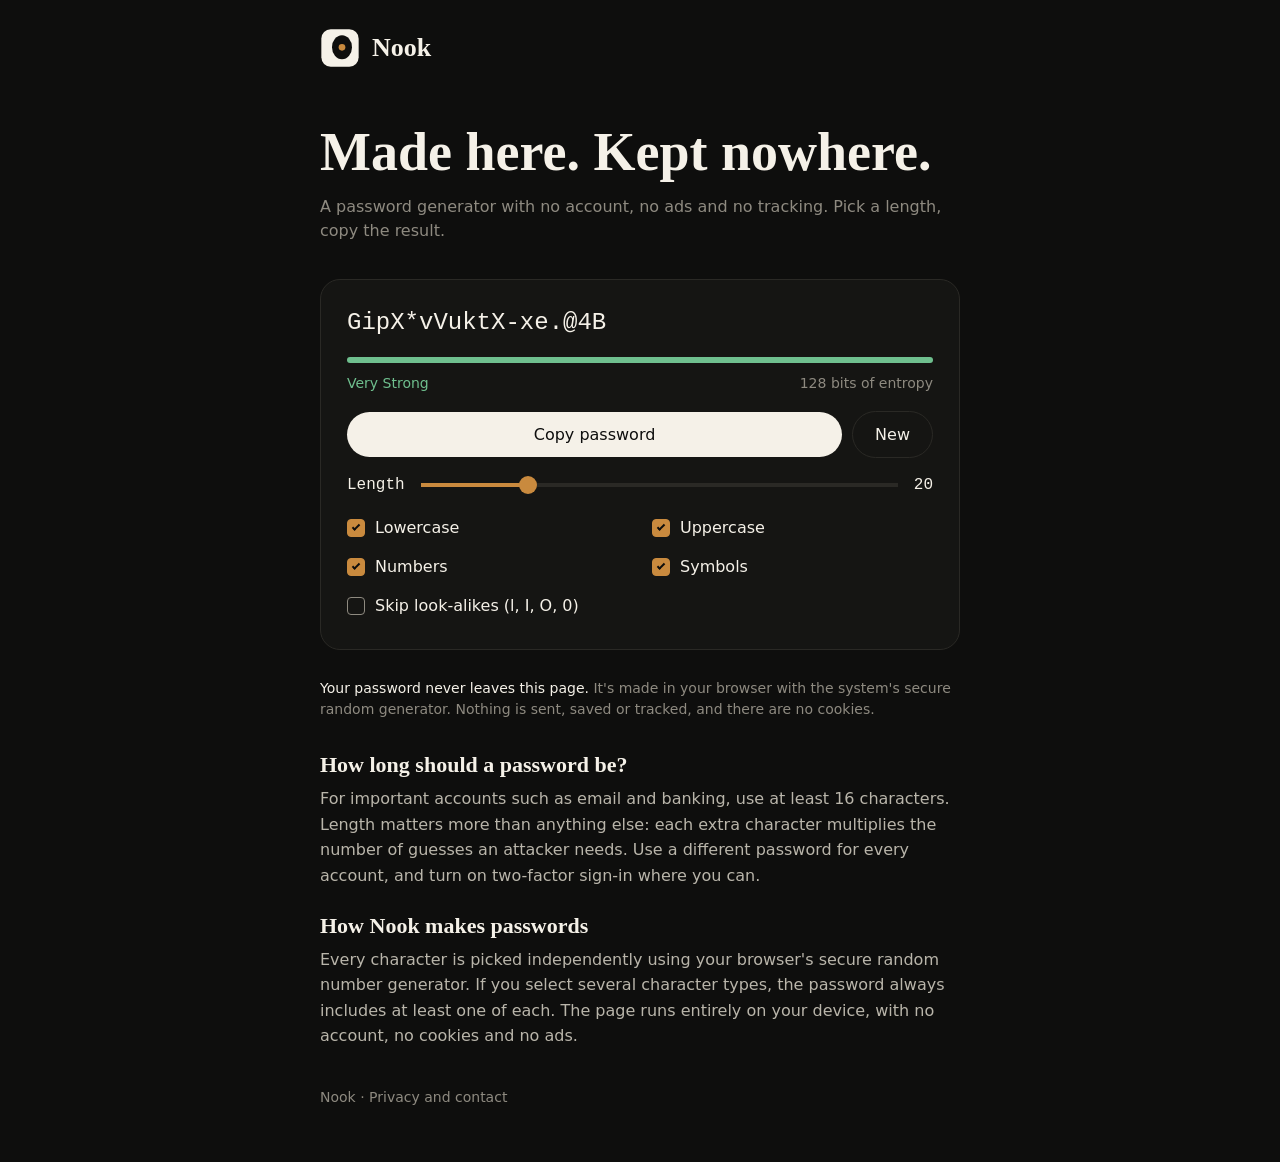
==== index.html @ 4c4f6606 "refactor: reorganize project structure" ====
<!doctype html>
<html lang="en">
  <head>
    <meta charset="UTF-8" />
    <meta name="viewport" content="width=device-width, initial-scale=1.0" />
    <meta
      name="description"
      content="Nook, the password generator that loves privacy"
    />
    <title>Nook - Free Private Password Generator (No Tracking)</title>

    <link rel="icon" type="image/svg+xml" href="/assets/media/logo.svg" />
    <link rel="stylesheet" href="/assets/css/style.css" />
  </head>
  <body>
    <header>
      <img src="/assets/media/logo.svg" alt="Logo" id="logo" />
      <span>Nook</span>
    </header>
    <main>
      <div id="hero">
        <h1>Made here. Kept nowhere.</h1>
        <p>
          A password generator with no account, no ads and no tracking. Pick a
          length, copy the result.
        </p>
      </div>
      <div id="card">
        <div id="password-row">
          <span id="password-field">k9#Tq2v$Lw8!mP4xR7@c</span>
        </div>
        <div id="strength-row">
          <div id="strength-tracker">
            <span id="strength-bar"></span>
          </div>
        </div>
        <div id="info-row">
          <div id="meta">
            <p id="strength-info">Very strong</p>
            <p id="strength-bits">105 bits of entropy</p>
          </div>
        </div>
        <div id="buttons-row">
          <div id="buttons">
            <button id="button-copy"><span>Copy password</span></button>
            <button id="button-new"><span>New</span></button>
          </div>
        </div>
        <div id="length-row">
          <div id="length-selector">
            <label for="length-chooser">Length</label>
            <input
              type="range"
              min="8"
              max="64"
              step="1"
              value="20"
              id="length-chooser"
            />
            <span id="password-length">20</span>
          </div>
        </div>
        <div id="settings-row">
          <div id="options">
            <div class="options-row">
              <div class="option">
                <input
                  type="checkbox"
                  id="lowercase"
                  class="personlization"
                  checked
                />
                <label for="lowercase">Lowercase</label>
              </div>
              <div class="option">
                <input
                  type="checkbox"
                  id="uppercase"
                  class="personlization"
                  checked
                />
                <label for="uppercase">Uppercase</label>
              </div>
            </div>
            <div class="options-row">
              <div class="option">
                <input
                  type="checkbox"
                  id="numbers"
                  class="personlization"
                  checked
                />
                <label for="numbers">Numbers</label>
              </div>
              <div class="option">
                <input
                  type="checkbox"
                  id="symbols"
                  class="personlization"
                  checked
                />
                <label for="symbols">Symbols</label>
              </div>
            </div>
            <div class="options-row">
              <div class="option">
                <input
                  type="checkbox"
                  id="look-alikes"
                  class="personlization"
                />
                <label for="look-alikes">Skip look-alikes (l, I, O, 0)</label>
              </div>
            </div>
          </div>
        </div>
      </div>
      <div id="privacy">
        <p>
          <span>Your password never leaves this page.</span> It's made in your
          browser with the system's secure random generator. Nothing is sent,
          saved or tracked, and there are no cookies.
        </p>
      </div>
      <div id="about">
        <div class="about-section">
          <h2>How long should a password be?</h2>
          <p>
            For important accounts such as email and banking, use at least 16
            characters. Length matters more than anything else: each extra
            character multiplies the number of guesses an attacker needs. Use a
            different password for every account, and turn on two-factor sign-in
            where you can.
          </p>
        </div>
        <div class="about-section">
          <h2>How Nook makes passwords</h2>
          <p>
            Every character is picked independently using your browser's secure
            random number generator. If you select several character types, the
            password always includes at least one of each. The page runs
            entirely on your device, with no account, no cookies and no ads.
          </p>
        </div>
      </div>
    </main>
    <footer>
      <span>Nook · Privacy and contact</span>
    </footer>

    <script src="/assets/javascript/index.js"></script>
  </body>
</html>
---- assets/css/style.css ----
@font-face {
    font-family: "Fraunces";
    src: url("/assets/fonts/Fraunces-VariableFont_SOFT\,WONK\,opsz\,wght.ttf") format("truetype");
    font-weight: 100 900;
    font-display: swap;
}

@font-face {
    font-family: "JetBrainsMono";
    src: url("/assets/fonts/JetBrainsMono-VariableFont_wght.ttf") format("truetype");
    font-weight: 100 800;
    font-display: swap;
}

*, *::before, *::after {
    box-sizing: border-box;
}

h1, h2, p {
    margin: 0;
}

button {
    font: inherit;
    color: inherit;
    background: none;
    border: 0;
    cursor: pointer;
}

:root {
    --background-color: #0E0E0D;
    --card-background-color: #151513;
    --border-color: #2A2925;
    --main-text: #F5F1E8;
    --secondray-text: #B9B5AA;
    --small-text: #8E8A80;
    --theme-color: #C98A3E;
    --symbols-color: #E3C79A;
    --button-color: #F5F1E8;
    --button-text-color: #0E0E0D;
    --weak-password-bar: #D9604C;
    --fair-password-bar: #C98A3E;
    --strong-password-bar: #A9B865;
    --vstrong-password-bar: #6FBF8E;

    --main-font: "Fraunces", "Iowan Old Style", "Palatino Linotype", Palatino, Georgia, serif;
    --secondray-font: system-ui, -apple-system, "Segoe UI", Roboto, sans-serif;
    --password-font: "JetBrainsMono", ui-monospace, "SF Mono", Menlo, Consolas, monospace;
}

html {
    background: var(--background-color);
    color-scheme: dark;
}

body {
    margin: 0;
    background-color: var(--background-color);
    color: var(--main-text);
    font-family: var(--secondray-font);
}

header, main, footer {
    width: min(100%, 680px);
    margin-inline: auto;
    padding-inline: 20px;
}

header {
    display: flex;
    padding-top: 28px;
    padding-bottom: 56px;
    align-items: center;
    gap: 12px;
    align-self: stretch;
}

#logo {
    width: 40px;
    height: 40px;
}

header span {
    color: var(--button-color);
    font-family: var(--main-font);
    font-size: 26px;
    font-style: normal;
    font-weight: 600;
    line-height: normal;
}

#hero {
    display: flex;
    padding-bottom: 36px;
    flex-direction: column;
    align-items: flex-start;
    gap: 14px;
    align-self: stretch;
}

#hero h1 {
    align-self: stretch;
    color: var(--main-text);
    font-family: var(--main-font);
    font-size: clamp(34px, 7vw, 54px);
    font-style: normal;
    font-weight: 600;
    line-height: 105%;
}

#hero p {
    align-self: stretch;
    color: var(--small-text);
    font-family: var(--secondray-font);
    font-size: 16px;
    font-style: normal;
    font-weight: 400;
    line-height: 150%;
}

#card {
    display: flex;
    padding: 26px;
    flex-direction: column;
    align-items: flex-start;
    align-self: stretch;
    border-radius: 20px;
    border: 1px solid var(--border-color);
    background-color: var(--card-background-color);
}

#password-row {
    display: flex;
    flex-direction: column;
    align-items: flex-start;
    align-self: stretch;
}

#password-row span {
    align-self: stretch;
    color: var(--main-text);
    font-family: var(--password-font);
    font-size: clamp(18px, 4.6vw, 24px);
    overflow-wrap: anywhere;
    font-style: normal;
    font-weight: 500;
    line-height: 140%;
    overflow-wrap: break-word;
    word-break: break-all; 
}

#strength-row {
    display: flex;
    padding-top: 18px;
    flex-direction: column;
    align-items: flex-start;
    align-self: stretch;
}

#strength-tracker {
    display: flex;
    height: 6px;
    overflow: hidden;
    align-items: center;
    align-self: stretch;
    border-radius: 3px;
    background-color: #2A2925;
}

#strength-bar {
    display: block;
    width: 85%;
    height: 6px;
    background-color: #6FBF8E;
}

#info-row {
    display: flex;
    padding-top: 12px;
    flex-direction: column;
    align-items: flex-start;
    align-self: stretch;
}

#meta {
    display: flex;
    justify-content: space-between;
    align-items: center;
    align-self: stretch;
}

#strength-info {
    color: #6FBF8E;
    font-family: var(--secondray-font);
    font-size: 14px;
    font-style: normal;
    font-weight: 400;
    line-height: normal;
}

#strength-bits {
    color: #8E8A80;
    font-family: var(--secondray-font);
    font-size: 14px;
    font-style: normal;
    font-weight: 400;
    line-height: normal;
}

#buttons-row {
    display: flex;
    padding-top: 20px;
    flex-direction: column;
    align-items: flex-start;
    align-self: stretch;
}

#buttons {
    display: flex;
    align-items: center;
    gap: 10px;
    align-self: stretch;
}

#button-copy {
    display: flex;
    padding: 13px 22px;
    justify-content: center;
    align-items: center;
    flex: 1 0 0;
    border-radius: 999px;
    background-color: var(--button-color);
}

#button-copy span {
    color: var(--button-text-color);
    font-family: var(--secondray-font);
    font-size: 16px;
    font-style: normal;
    font-weight: 500;
    line-height: normal;
}

#button-new {
    display: flex;
    padding: 13px 22px;
    justify-content: center;
    align-items: center;
    border-radius: 999px;
    border: 1px solid var(--border-color);
}

#button-new span {
    color: #F5F1E8;
    font-family: var(--secondray-font);
    font-size: 16px;
    font-style: normal;
    font-weight: 500;
    line-height: normal;
}

#length-row {
    display: flex;
    padding-top: 18px;
    flex-direction: column;
    align-items: flex-start;
    align-self: stretch;
}

#length-selector {
    display: flex;
    align-items: center;
    gap: 16px;
    align-self: stretch;
}

#length-selector label {
    color: var(--main-text);
    font-family: var(--password-font);
    font-size: 16px;
    font-style: normal;
    font-weight: 400;
    line-height: normal;
}

#length-chooser {
    -webkit-appearance: none;
    appearance: none;
    flex: 1;
    min-width: 0;
    height: 18px;
    margin: 0;
    background: transparent;
    cursor: pointer;
}

/* Chrome, Safari, Edge. JS sets --fill (0-100%) */
#length-chooser::-webkit-slider-runnable-track {
    height: 18px;
    border-radius: 2px;
    background: linear-gradient(to right, var(--theme-color) 0 var(--fill, 21%), var(--border-color) var(--fill, 21%) 100%) center / 100% 4px no-repeat;
}

#length-chooser::-webkit-slider-thumb {
    -webkit-appearance: none;
    appearance: none;
    width: 18px;
    height: 18px;
    margin-top: 0;
    border: 0;
    border-radius: 50%;
    background: var(--theme-color);
}

/* Firefox (separate rules) */
#length-chooser::-moz-range-track {
    height: 4px;
    border-radius: 2px;
    background: var(--border-color);
}

#length-chooser::-moz-range-progress {
    height: 4px;
    border-radius: 2px;
    background: var(--theme-color);
}

#length-chooser::-moz-range-thumb {
    width: 18px;
    height: 18px;
    border: 0;
    border-radius: 50%;
    background: var(--theme-color);
}

#length-chooser:focus-visible {
    outline: 2px solid var(--main-text);
    outline-offset: 4px;
}

#password-length {
    color: #F5F1E8;
    font-family: var(--password-font);
    font-size: 16px;
    font-style: normal;
    font-weight: 500;
    line-height: normal;
}

#settings-row {
    display: flex;
    padding-top: 16px;
    flex-direction: column;
    align-items: flex-start;
    align-self: stretch;
}

#options {
    display: flex;
    flex-direction: column;
    align-items: flex-start;
    gap: 4px;
    align-self: stretch;
}

.options-row {
    display: flex;
    align-items: center;
    gap: 24px;
    align-self: stretch;
}

.option {
    display: flex;
    padding: 8px 0;
    align-items: center;
    gap: 10px;
    flex: 1 0 0;
}

.personlization {
    -webkit-appearance: none;
    appearance: none;
    flex: none;
    display: grid;
    place-items: center;
    width: 18px;
    height: 18px;
    margin: 0;
    border: 1.5px solid var(--small-text);
    border-radius: 4px;
    background: transparent;
    cursor: pointer;
}

.personlization:checked {
    background: var(--theme-color);
    border-color: var(--theme-color);
}

.personlization::after {
    content: "";
    width: 4px;
    height: 8px;
    border: solid var(--button-text-color);
    border-width: 0 2px 2px 0;
    transform: rotate(45deg) translate(-1px, -1px);
    opacity: 0;
}

.personlization:checked::after {
    opacity: 1;
}

.personlization:focus-visible {
    outline: 2px solid var(--main-text);
    outline-offset: 3px;
}

.option label {
    cursor: pointer;
    color: var(--main-text);
    font-family: var(--secondray-font);
    font-size: 16px;
    font-style: normal;
    font-weight: 400;
    line-height: normal;
}

#privacy {
    display: flex;
    padding-top: 28px;
    flex-direction: column;
    align-items: flex-start;
    align-self: stretch;
}

#privacy p {
    align-self: stretch;
    color: var(--small-text);
    font-family: var(--secondray-font);
    font-size: 14px;
    font-style: normal;
    font-weight: 400;
    line-height: 150%;
}

#privacy p span {
    color: var(--main-text);
}

#about {
    display: flex;
    padding-top: 32px;
    flex-direction: column;
    align-items: flex-start;
    align-self: stretch;
}

.about-section {
    display: flex;
    padding-bottom: 24px;
    flex-direction: column;
    align-items: flex-start;
    gap: 8px;
    align-self: stretch;
}

.about-section h2 {
    align-self: stretch;
    color: var(--main-text);
    font-family: var(--main-font);
    font-size: 22px;
    font-style: normal;
    font-weight: 600;
    line-height: normal;
}

.about-section p {
    align-self: stretch;
    color: var(--secondray-text);
    font-family: var(--secondray-font);
    font-size: 16px;
    font-style: normal;
    font-weight: 400;
    line-height: 160%;
}

footer {
    display: flex;
    padding-top: 16px;
    padding-bottom: 56px;
    flex-direction: column;
    align-items: flex-start;
    align-self: stretch;
}

footer span {
    align-self: stretch;
    color: var(--small-text);
    font-family: var(--secondray-font);
    font-size: 14px;
    font-style: normal;
    font-weight: 400;
    line-height: normal;
}

button:hover {
    opacity: 0.9;
}

#button-new:hover {
    border-color: var(--small-text);
    opacity: 1;
}

button:focus-visible {
    outline: 2px solid var(--main-text);
    outline-offset: 3px;
}

@media (max-width: 480px) {
    header {
        padding-bottom: 40px;
    }

    #card {
        padding: 20px;
    }

    .options-row {
        flex-direction: column;
        align-items: stretch;
        gap: 0;
    }
}
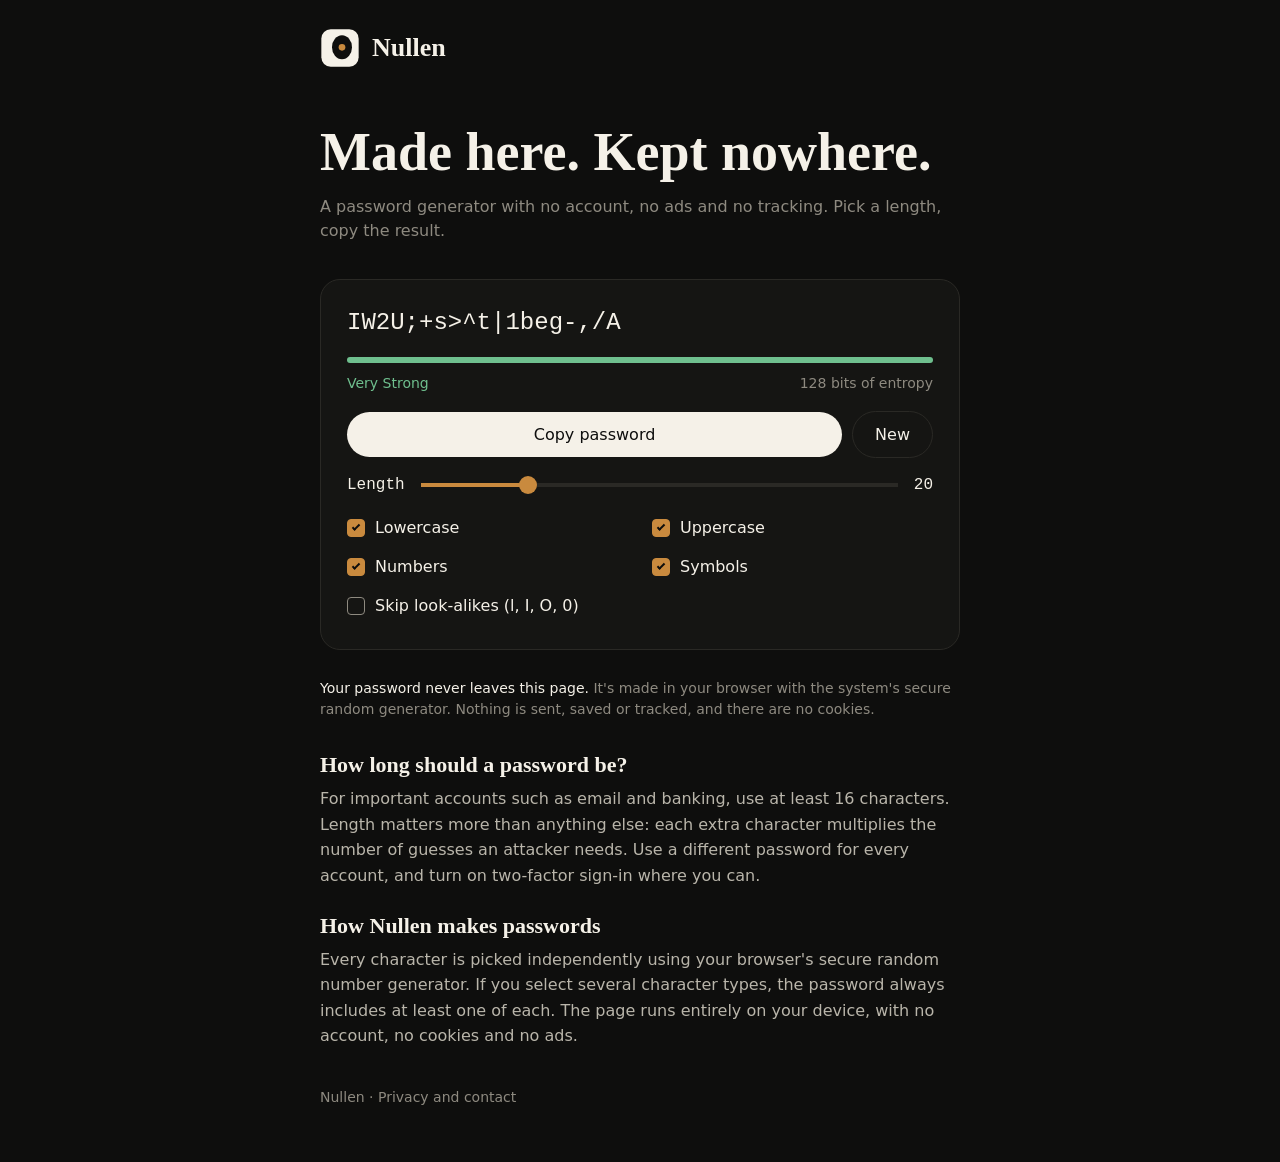
==== commit ba663471: "refactor: rename project from Nook to Nullen" ====
--- a/index.html
+++ b/index.html
@@ -5,9 +5,9 @@
     <meta name="viewport" content="width=device-width, initial-scale=1.0" />
     <meta
       name="description"
-      content="Nook, the password generator that loves privacy"
+      content="Nullen, the password generator that loves privacy"
     />
-    <title>Nook - Free Private Password Generator (No Tracking)</title>
+    <title>Nullen - Free Private Password Generator (No Tracking)</title>
 
     <link rel="icon" type="image/svg+xml" href="/assets/media/logo.svg" />
     <link rel="stylesheet" href="/assets/css/style.css" />
@@ -15,7 +15,7 @@
   <body>
     <header>
       <img src="/assets/media/logo.svg" alt="Logo" id="logo" />
-      <span>Nook</span>
+      <span>Nullen</span>
     </header>
     <main>
       <div id="hero">
@@ -134,7 +134,7 @@
           </p>
         </div>
         <div class="about-section">
-          <h2>How Nook makes passwords</h2>
+          <h2>How Nullen makes passwords</h2>
           <p>
             Every character is picked independently using your browser's secure
             random number generator. If you select several character types, the
@@ -145,7 +145,7 @@
       </div>
     </main>
     <footer>
-      <span>Nook · Privacy and contact</span>
+      <span>Nullen · Privacy and contact</span>
     </footer>
 
     <script src="/assets/javascript/index.js"></script>
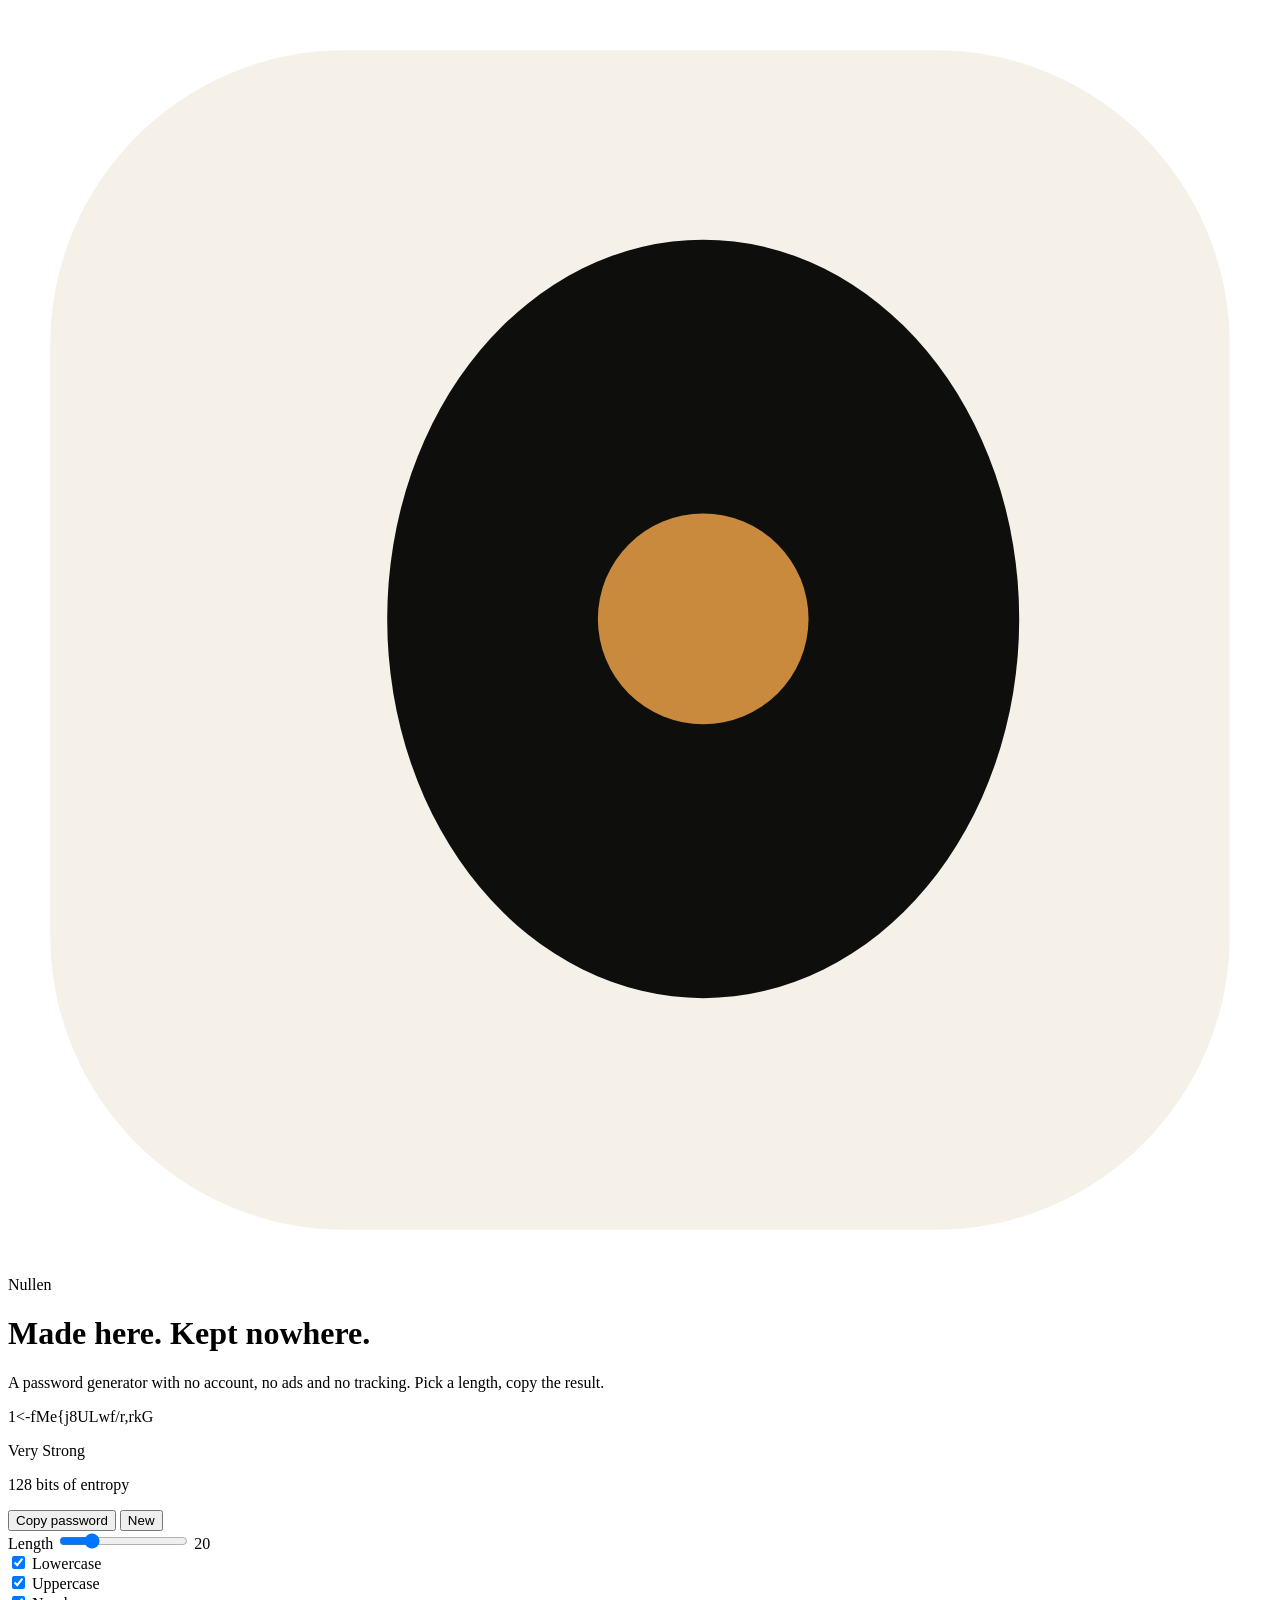
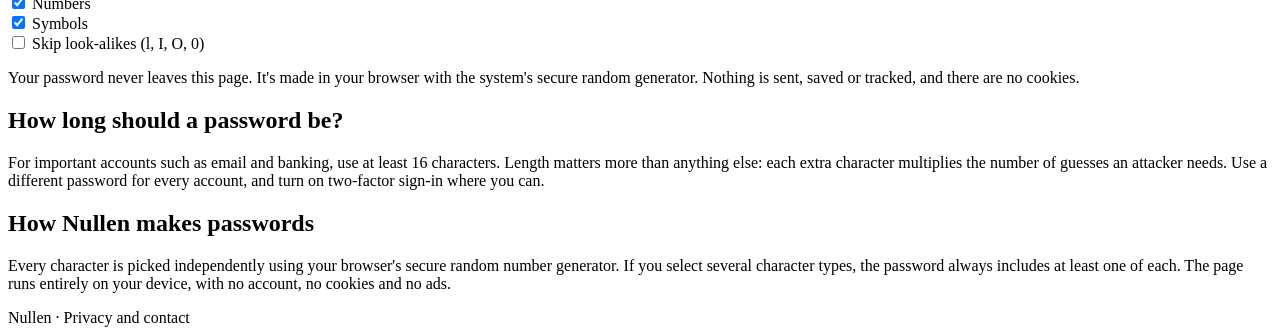
==== commit 2cd5b814: "docs: add SEO metadata and OpenGraph tags for Nullen" ====
--- a/index.html
+++ b/index.html
@@ -1,16 +1,26 @@
 <!doctype html>
 <html lang="en">
   <head>
+    <title>Nullen - Free Private Password Generator (No Tracking)</title>
+
     <meta charset="UTF-8" />
     <meta name="viewport" content="width=device-width, initial-scale=1.0" />
     <meta
       name="description"
-      content="Nullen, the password generator that loves privacy"
+      content="Generate strong passwords in your browser. No account, no ads, no tracking. Made here. Kept nowhere."
     />
-    <title>Nullen - Free Private Password Generator (No Tracking)</title>
-
-    <link rel="icon" type="image/svg+xml" href="/assets/media/logo.svg" />
-    <link rel="stylesheet" href="/assets/css/style.css" />
+    <link rel="canonical" href="https://nullen.cc/" />
+    <meta
+      property="og:title"
+      content="Nullen: Free Private Password Generator"
+    />
+    <meta
+      property="og:description"
+      content="No account, no ads, no tracking. Passwords are made in your browser and never leave the page."
+    />
+    <meta property="og:type" content="website" />
+    <meta property="og:url" content="https://nullen.cc/" />
+    <meta name="theme-color" content="#0E0E0D" />
   </head>
   <body>
     <header>
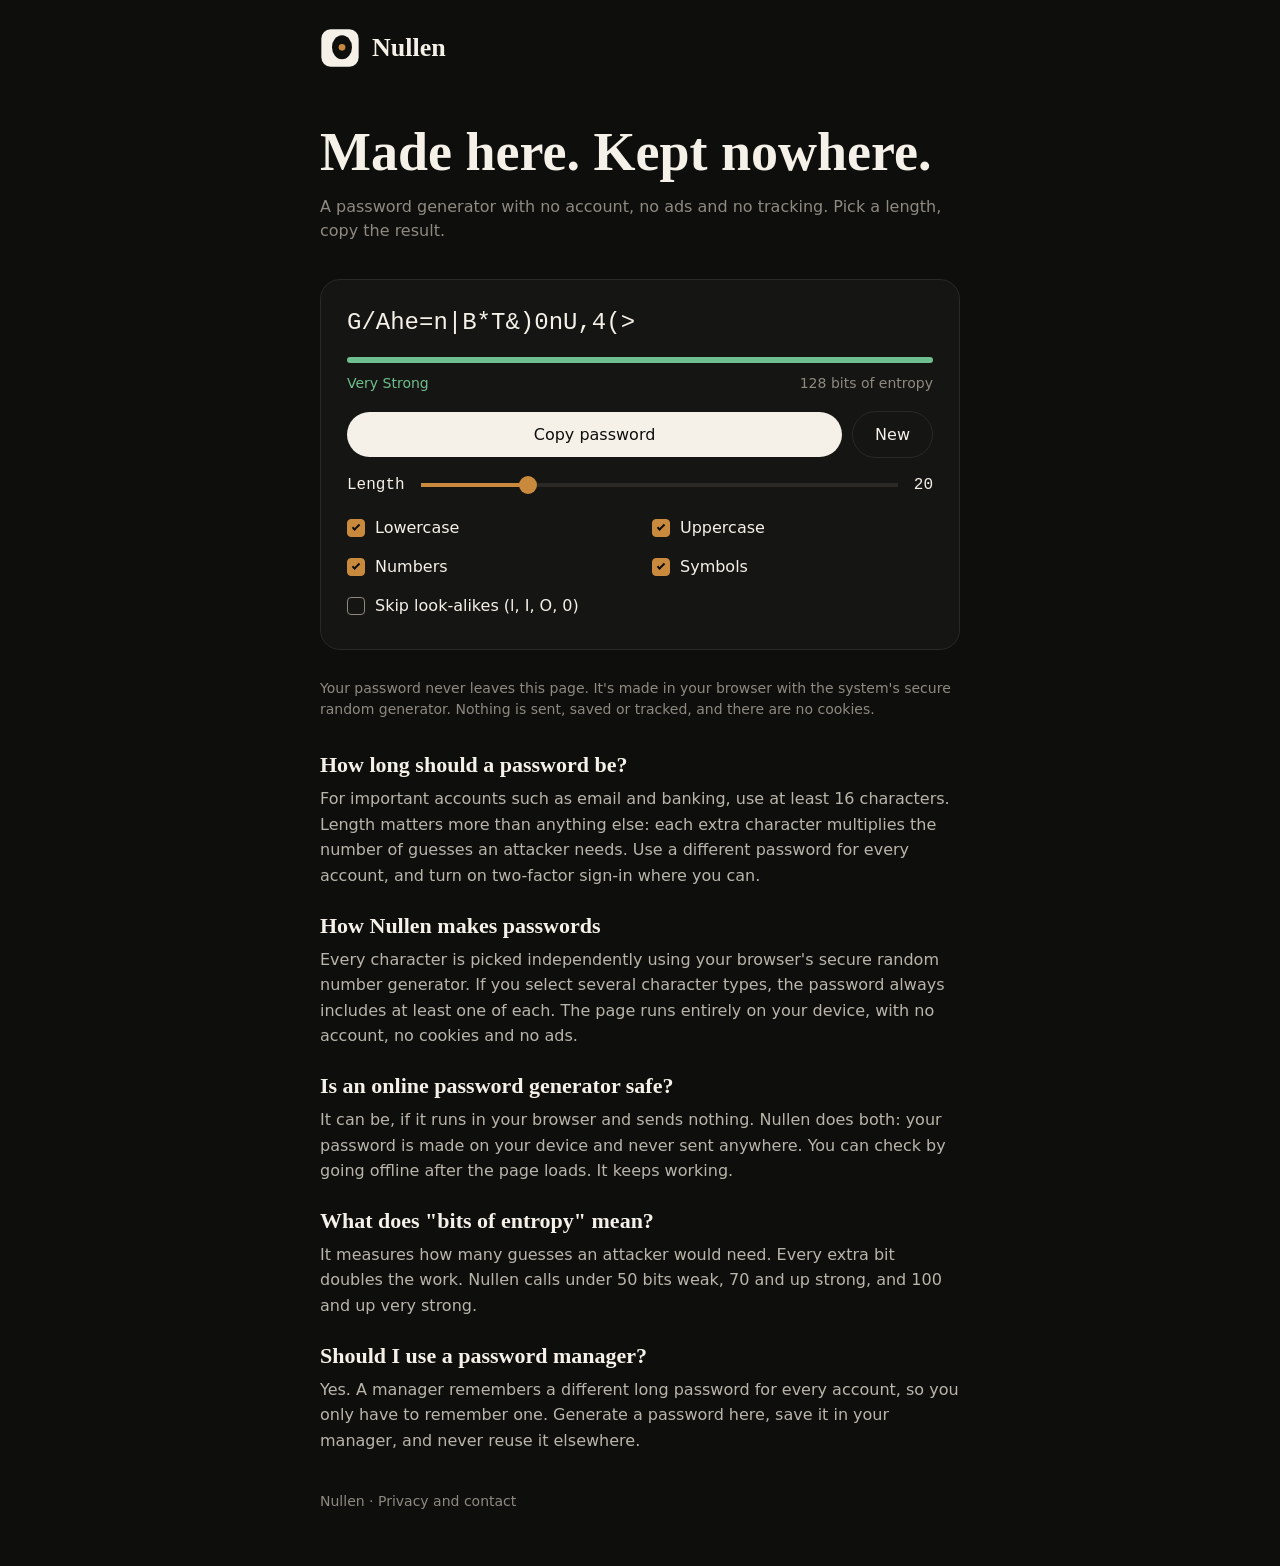
==== commit a9e91e0b: "feat: add FAQ sections, favicon and stylesheet link" ====
--- a/index.html
+++ b/index.html
@@ -18,9 +18,12 @@
       property="og:description"
       content="No account, no ads, no tracking. Passwords are made in your browser and never leave the page."
     />
+    <link rel="shortcut icon" href="/assets/media/logo.svg" type="image/x-icon">
     <meta property="og:type" content="website" />
     <meta property="og:url" content="https://nullen.cc/" />
     <meta name="theme-color" content="#0E0E0D" />
+
+    <link rel="stylesheet" href="/assets/css/style.css">
   </head>
   <body>
     <header>
@@ -127,7 +130,7 @@
       </div>
       <div id="privacy">
         <p>
-          <span>Your password never leaves this page.</span> It's made in your
+          Your password never leaves this page. It's made in your
           browser with the system's secure random generator. Nothing is sent,
           saved or tracked, and there are no cookies.
         </p>
@@ -152,6 +155,31 @@
             entirely on your device, with no account, no cookies and no ads.
           </p>
         </div>
+        <div class="about-section">
+          <h2>Is an online password generator safe?</h2>
+          <p>
+            It can be, if it runs in your browser and sends nothing. Nullen does
+            both: your password is made on your device and never sent anywhere.
+            You can check by going offline after the page loads. It keeps
+            working.
+          </p>
+        </div>
+        <div class="about-section">
+          <h2>What does "bits of entropy" mean?</h2>
+          <p>
+            It measures how many guesses an attacker would need. Every extra bit
+            doubles the work. Nullen calls under 50 bits weak, 70 and up strong,
+            and 100 and up very strong.
+          </p>
+        </div>
+        <div class="about-section">
+          <h2>Should I use a password manager?</h2>
+          <p>
+            Yes. A manager remembers a different long password for every
+            account, so you only have to remember one. Generate a password here,
+            save it in your manager, and never reuse it elsewhere.
+          </p>
+        </div>
       </div>
     </main>
     <footer>
--- a/assets/css/style.css
+++ b/assets/css/style.css
@@ -0,0 +1,537 @@
+@font-face {
+    font-family: "Fraunces";
+    src: url("/assets/fonts/Fraunces-VariableFont_SOFT\,WONK\,opsz\,wght.ttf") format("truetype");
+    font-weight: 100 900;
+    font-display: swap;
+}
+
+@font-face {
+    font-family: "JetBrainsMono";
+    src: url("/assets/fonts/JetBrainsMono-VariableFont_wght.ttf") format("truetype");
+    font-weight: 100 800;
+    font-display: swap;
+}
+
+*, *::before, *::after {
+    box-sizing: border-box;
+}
+
+h1, h2, p {
+    margin: 0;
+}
+
+button {
+    font: inherit;
+    color: inherit;
+    background: none;
+    border: 0;
+    cursor: pointer;
+}
+
+:root {
+    --background-color: #0E0E0D;
+    --card-background-color: #151513;
+    --border-color: #2A2925;
+    --main-text: #F5F1E8;
+    --secondray-text: #B9B5AA;
+    --small-text: #8E8A80;
+    --theme-color: #C98A3E;
+    --symbols-color: #E3C79A;
+    --button-color: #F5F1E8;
+    --button-text-color: #0E0E0D;
+    --weak-password-bar: #D9604C;
+    --fair-password-bar: #C98A3E;
+    --strong-password-bar: #A9B865;
+    --vstrong-password-bar: #6FBF8E;
+
+    --main-font: "Fraunces", "Iowan Old Style", "Palatino Linotype", Palatino, Georgia, serif;
+    --secondray-font: system-ui, -apple-system, "Segoe UI", Roboto, sans-serif;
+    --password-font: "JetBrainsMono", ui-monospace, "SF Mono", Menlo, Consolas, monospace;
+}
+
+html {
+    background: var(--background-color);
+    color-scheme: dark;
+}
+
+body {
+    margin: 0;
+    background-color: var(--background-color);
+    color: var(--main-text);
+    font-family: var(--secondray-font);
+}
+
+header, main, footer {
+    width: min(100%, 680px);
+    margin-inline: auto;
+    padding-inline: 20px;
+}
+
+header {
+    display: flex;
+    padding-top: 28px;
+    padding-bottom: 56px;
+    align-items: center;
+    gap: 12px;
+    align-self: stretch;
+}
+
+#logo {
+    width: 40px;
+    height: 40px;
+}
+
+header span {
+    color: var(--button-color);
+    font-family: var(--main-font);
+    font-size: 26px;
+    font-style: normal;
+    font-weight: 600;
+    line-height: normal;
+}
+
+#hero {
+    display: flex;
+    padding-bottom: 36px;
+    flex-direction: column;
+    align-items: flex-start;
+    gap: 14px;
+    align-self: stretch;
+}
+
+#hero h1 {
+    align-self: stretch;
+    color: var(--main-text);
+    font-family: var(--main-font);
+    font-size: clamp(34px, 7vw, 54px);
+    font-style: normal;
+    font-weight: 600;
+    line-height: 105%;
+}
+
+#hero p {
+    align-self: stretch;
+    color: var(--small-text);
+    font-family: var(--secondray-font);
+    font-size: 16px;
+    font-style: normal;
+    font-weight: 400;
+    line-height: 150%;
+}
+
+#card {
+    display: flex;
+    padding: 26px;
+    flex-direction: column;
+    align-items: flex-start;
+    align-self: stretch;
+    border-radius: 20px;
+    border: 1px solid var(--border-color);
+    background-color: var(--card-background-color);
+}
+
+#password-row {
+    display: flex;
+    flex-direction: column;
+    align-items: flex-start;
+    align-self: stretch;
+}
+
+#password-row span {
+    align-self: stretch;
+    color: var(--main-text);
+    font-family: var(--password-font);
+    font-size: clamp(18px, 4.6vw, 24px);
+    overflow-wrap: anywhere;
+    font-style: normal;
+    font-weight: 500;
+    line-height: 140%;
+    overflow-wrap: break-word;
+    word-break: break-all; 
+}
+
+#strength-row {
+    display: flex;
+    padding-top: 18px;
+    flex-direction: column;
+    align-items: flex-start;
+    align-self: stretch;
+}
+
+#strength-tracker {
+    display: flex;
+    height: 6px;
+    overflow: hidden;
+    align-items: center;
+    align-self: stretch;
+    border-radius: 3px;
+    background-color: #2A2925;
+}
+
+#strength-bar {
+    display: block;
+    width: 85%;
+    height: 6px;
+    background-color: #6FBF8E;
+}
+
+#info-row {
+    display: flex;
+    padding-top: 12px;
+    flex-direction: column;
+    align-items: flex-start;
+    align-self: stretch;
+}
+
+#meta {
+    display: flex;
+    justify-content: space-between;
+    align-items: center;
+    align-self: stretch;
+}
+
+#strength-info {
+    color: #6FBF8E;
+    font-family: var(--secondray-font);
+    font-size: 14px;
+    font-style: normal;
+    font-weight: 400;
+    line-height: normal;
+}
+
+#strength-bits {
+    color: #8E8A80;
+    font-family: var(--secondray-font);
+    font-size: 14px;
+    font-style: normal;
+    font-weight: 400;
+    line-height: normal;
+}
+
+#buttons-row {
+    display: flex;
+    padding-top: 20px;
+    flex-direction: column;
+    align-items: flex-start;
+    align-self: stretch;
+}
+
+#buttons {
+    display: flex;
+    align-items: center;
+    gap: 10px;
+    align-self: stretch;
+}
+
+#button-copy {
+    display: flex;
+    padding: 13px 22px;
+    justify-content: center;
+    align-items: center;
+    flex: 1 0 0;
+    border-radius: 999px;
+    background-color: var(--button-color);
+}
+
+#button-copy span {
+    color: var(--button-text-color);
+    font-family: var(--secondray-font);
+    font-size: 16px;
+    font-style: normal;
+    font-weight: 500;
+    line-height: normal;
+}
+
+#button-new {
+    display: flex;
+    padding: 13px 22px;
+    justify-content: center;
+    align-items: center;
+    border-radius: 999px;
+    border: 1px solid var(--border-color);
+}
+
+#button-new span {
+    color: #F5F1E8;
+    font-family: var(--secondray-font);
+    font-size: 16px;
+    font-style: normal;
+    font-weight: 500;
+    line-height: normal;
+}
+
+#length-row {
+    display: flex;
+    padding-top: 18px;
+    flex-direction: column;
+    align-items: flex-start;
+    align-self: stretch;
+}
+
+#length-selector {
+    display: flex;
+    align-items: center;
+    gap: 16px;
+    align-self: stretch;
+}
+
+#length-selector label {
+    color: var(--main-text);
+    font-family: var(--password-font);
+    font-size: 16px;
+    font-style: normal;
+    font-weight: 400;
+    line-height: normal;
+}
+
+#length-chooser {
+    -webkit-appearance: none;
+    appearance: none;
+    flex: 1;
+    min-width: 0;
+    height: 18px;
+    margin: 0;
+    background: transparent;
+    cursor: pointer;
+}
+
+/* Chrome, Safari, Edge. JS sets --fill (0-100%) */
+#length-chooser::-webkit-slider-runnable-track {
+    height: 18px;
+    border-radius: 2px;
+    background: linear-gradient(to right, var(--theme-color) 0 var(--fill, 21%), var(--border-color) var(--fill, 21%) 100%) center / 100% 4px no-repeat;
+}
+
+#length-chooser::-webkit-slider-thumb {
+    -webkit-appearance: none;
+    appearance: none;
+    width: 18px;
+    height: 18px;
+    margin-top: 0;
+    border: 0;
+    border-radius: 50%;
+    background: var(--theme-color);
+}
+
+/* Firefox (separate rules) */
+#length-chooser::-moz-range-track {
+    height: 4px;
+    border-radius: 2px;
+    background: var(--border-color);
+}
+
+#length-chooser::-moz-range-progress {
+    height: 4px;
+    border-radius: 2px;
+    background: var(--theme-color);
+}
+
+#length-chooser::-moz-range-thumb {
+    width: 18px;
+    height: 18px;
+    border: 0;
+    border-radius: 50%;
+    background: var(--theme-color);
+}
+
+#length-chooser:focus-visible {
+    outline: 2px solid var(--main-text);
+    outline-offset: 4px;
+}
+
+#password-length {
+    color: #F5F1E8;
+    font-family: var(--password-font);
+    font-size: 16px;
+    font-style: normal;
+    font-weight: 500;
+    line-height: normal;
+}
+
+#settings-row {
+    display: flex;
+    padding-top: 16px;
+    flex-direction: column;
+    align-items: flex-start;
+    align-self: stretch;
+}
+
+#options {
+    display: flex;
+    flex-direction: column;
+    align-items: flex-start;
+    gap: 4px;
+    align-self: stretch;
+}
+
+.options-row {
+    display: flex;
+    align-items: center;
+    gap: 24px;
+    align-self: stretch;
+}
+
+.option {
+    display: flex;
+    padding: 8px 0;
+    align-items: center;
+    gap: 10px;
+    flex: 1 0 0;
+}
+
+.personlization {
+    -webkit-appearance: none;
+    appearance: none;
+    flex: none;
+    display: grid;
+    place-items: center;
+    width: 18px;
+    height: 18px;
+    margin: 0;
+    border: 1.5px solid var(--small-text);
+    border-radius: 4px;
+    background: transparent;
+    cursor: pointer;
+}
+
+.personlization:checked {
+    background: var(--theme-color);
+    border-color: var(--theme-color);
+}
+
+.personlization::after {
+    content: "";
+    width: 4px;
+    height: 8px;
+    border: solid var(--button-text-color);
+    border-width: 0 2px 2px 0;
+    transform: rotate(45deg) translate(-1px, -1px);
+    opacity: 0;
+}
+
+.personlization:checked::after {
+    opacity: 1;
+}
+
+.personlization:focus-visible {
+    outline: 2px solid var(--main-text);
+    outline-offset: 3px;
+}
+
+.option label {
+    cursor: pointer;
+    color: var(--main-text);
+    font-family: var(--secondray-font);
+    font-size: 16px;
+    font-style: normal;
+    font-weight: 400;
+    line-height: normal;
+}
+
+#privacy {
+    display: flex;
+    padding-top: 28px;
+    flex-direction: column;
+    align-items: flex-start;
+    align-self: stretch;
+}
+
+#privacy p {
+    align-self: stretch;
+    color: var(--small-text);
+    font-family: var(--secondray-font);
+    font-size: 14px;
+    font-style: normal;
+    font-weight: 400;
+    line-height: 150%;
+}
+
+#privacy p span {
+    color: var(--main-text);
+}
+
+#about {
+    display: flex;
+    padding-top: 32px;
+    flex-direction: column;
+    align-items: flex-start;
+    align-self: stretch;
+}
+
+.about-section {
+    display: flex;
+    padding-bottom: 24px;
+    flex-direction: column;
+    align-items: flex-start;
+    gap: 8px;
+    align-self: stretch;
+}
+
+.about-section h2 {
+    align-self: stretch;
+    color: var(--main-text);
+    font-family: var(--main-font);
+    font-size: 22px;
+    font-style: normal;
+    font-weight: 600;
+    line-height: normal;
+}
+
+.about-section p {
+    align-self: stretch;
+    color: var(--secondray-text);
+    font-family: var(--secondray-font);
+    font-size: 16px;
+    font-style: normal;
+    font-weight: 400;
+    line-height: 160%;
+}
+
+footer {
+    display: flex;
+    padding-top: 16px;
+    padding-bottom: 56px;
+    flex-direction: column;
+    align-items: flex-start;
+    align-self: stretch;
+}
+
+footer span {
+    align-self: stretch;
+    color: var(--small-text);
+    font-family: var(--secondray-font);
+    font-size: 14px;
+    font-style: normal;
+    font-weight: 400;
+    line-height: normal;
+}
+
+button:hover {
+    opacity: 0.9;
+}
+
+#button-new:hover {
+    border-color: var(--small-text);
+    opacity: 1;
+}
+
+button:focus-visible {
+    outline: 2px solid var(--main-text);
+    outline-offset: 3px;
+}
+
+@media (max-width: 480px) {
+    header {
+        padding-bottom: 40px;
+    }
+
+    #card {
+        padding: 20px;
+    }
+
+    .options-row {
+        flex-direction: column;
+        align-items: stretch;
+        gap: 0;
+    }
+}
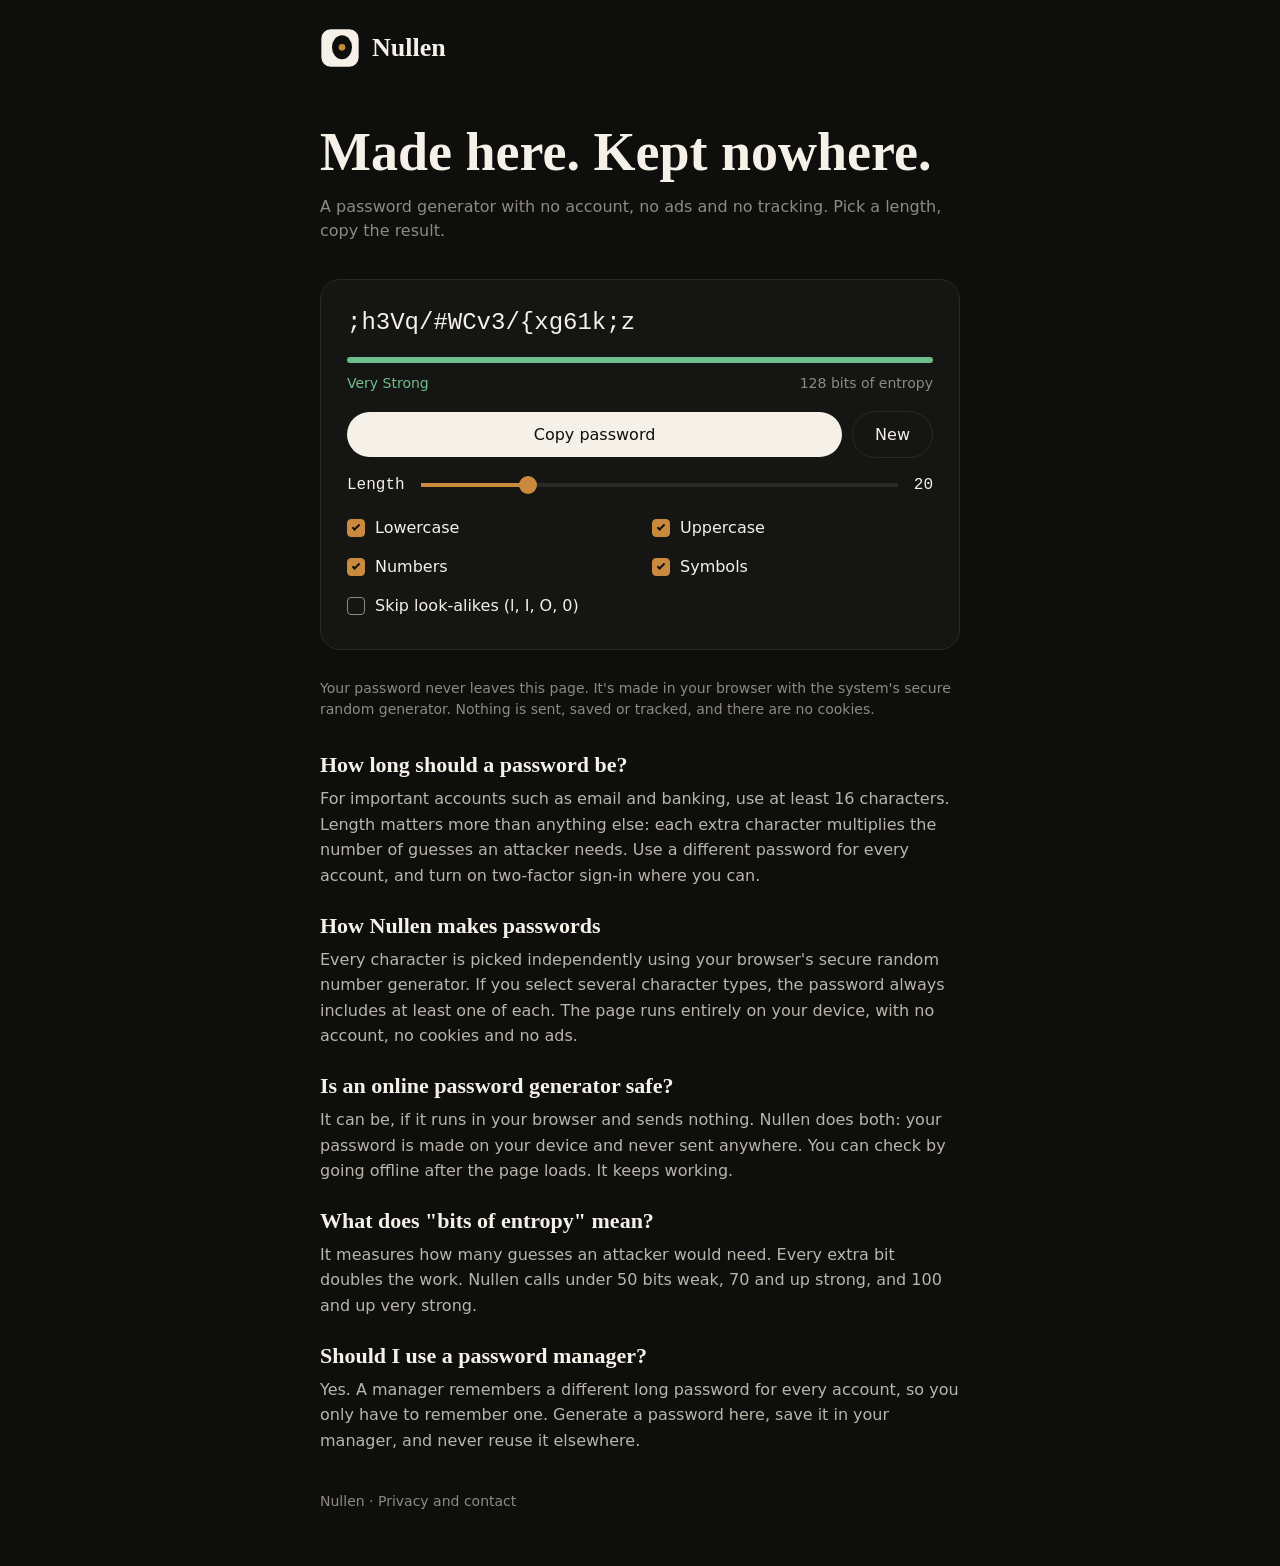
==== commit 0f447551: "refactor: split CSS into universal theme (style.css) and generator styles (index.css)" ====
--- a/index.html
+++ b/index.html
@@ -24,6 +24,7 @@
     <meta name="theme-color" content="#0E0E0D" />
 
     <link rel="stylesheet" href="/assets/css/style.css">
+    <link rel="stylesheet" href="/assets/css/index.css">
   </head>
   <body>
     <header>
--- a/assets/css/style.css
+++ b/assets/css/style.css
@@ -1,3 +1,8 @@
+/* ============================================================
+   style.css — Universal theme for all Nullen pages
+   Fonts, colors, reset, header/footer, hero, text sections
+   ============================================================ */
+
 @font-face {
     font-family: "Fraunces";
     src: url("/assets/fonts/Fraunces-VariableFont_SOFT\,WONK\,opsz\,wght.ttf") format("truetype");
@@ -119,315 +124,6 @@
     line-height: 150%;
 }
 
-#card {
-    display: flex;
-    padding: 26px;
-    flex-direction: column;
-    align-items: flex-start;
-    align-self: stretch;
-    border-radius: 20px;
-    border: 1px solid var(--border-color);
-    background-color: var(--card-background-color);
-}
-
-#password-row {
-    display: flex;
-    flex-direction: column;
-    align-items: flex-start;
-    align-self: stretch;
-}
-
-#password-row span {
-    align-self: stretch;
-    color: var(--main-text);
-    font-family: var(--password-font);
-    font-size: clamp(18px, 4.6vw, 24px);
-    overflow-wrap: anywhere;
-    font-style: normal;
-    font-weight: 500;
-    line-height: 140%;
-    overflow-wrap: break-word;
-    word-break: break-all; 
-}
-
-#strength-row {
-    display: flex;
-    padding-top: 18px;
-    flex-direction: column;
-    align-items: flex-start;
-    align-self: stretch;
-}
-
-#strength-tracker {
-    display: flex;
-    height: 6px;
-    overflow: hidden;
-    align-items: center;
-    align-self: stretch;
-    border-radius: 3px;
-    background-color: #2A2925;
-}
-
-#strength-bar {
-    display: block;
-    width: 85%;
-    height: 6px;
-    background-color: #6FBF8E;
-}
-
-#info-row {
-    display: flex;
-    padding-top: 12px;
-    flex-direction: column;
-    align-items: flex-start;
-    align-self: stretch;
-}
-
-#meta {
-    display: flex;
-    justify-content: space-between;
-    align-items: center;
-    align-self: stretch;
-}
-
-#strength-info {
-    color: #6FBF8E;
-    font-family: var(--secondray-font);
-    font-size: 14px;
-    font-style: normal;
-    font-weight: 400;
-    line-height: normal;
-}
-
-#strength-bits {
-    color: #8E8A80;
-    font-family: var(--secondray-font);
-    font-size: 14px;
-    font-style: normal;
-    font-weight: 400;
-    line-height: normal;
-}
-
-#buttons-row {
-    display: flex;
-    padding-top: 20px;
-    flex-direction: column;
-    align-items: flex-start;
-    align-self: stretch;
-}
-
-#buttons {
-    display: flex;
-    align-items: center;
-    gap: 10px;
-    align-self: stretch;
-}
-
-#button-copy {
-    display: flex;
-    padding: 13px 22px;
-    justify-content: center;
-    align-items: center;
-    flex: 1 0 0;
-    border-radius: 999px;
-    background-color: var(--button-color);
-}
-
-#button-copy span {
-    color: var(--button-text-color);
-    font-family: var(--secondray-font);
-    font-size: 16px;
-    font-style: normal;
-    font-weight: 500;
-    line-height: normal;
-}
-
-#button-new {
-    display: flex;
-    padding: 13px 22px;
-    justify-content: center;
-    align-items: center;
-    border-radius: 999px;
-    border: 1px solid var(--border-color);
-}
-
-#button-new span {
-    color: #F5F1E8;
-    font-family: var(--secondray-font);
-    font-size: 16px;
-    font-style: normal;
-    font-weight: 500;
-    line-height: normal;
-}
-
-#length-row {
-    display: flex;
-    padding-top: 18px;
-    flex-direction: column;
-    align-items: flex-start;
-    align-self: stretch;
-}
-
-#length-selector {
-    display: flex;
-    align-items: center;
-    gap: 16px;
-    align-self: stretch;
-}
-
-#length-selector label {
-    color: var(--main-text);
-    font-family: var(--password-font);
-    font-size: 16px;
-    font-style: normal;
-    font-weight: 400;
-    line-height: normal;
-}
-
-#length-chooser {
-    -webkit-appearance: none;
-    appearance: none;
-    flex: 1;
-    min-width: 0;
-    height: 18px;
-    margin: 0;
-    background: transparent;
-    cursor: pointer;
-}
-
-/* Chrome, Safari, Edge. JS sets --fill (0-100%) */
-#length-chooser::-webkit-slider-runnable-track {
-    height: 18px;
-    border-radius: 2px;
-    background: linear-gradient(to right, var(--theme-color) 0 var(--fill, 21%), var(--border-color) var(--fill, 21%) 100%) center / 100% 4px no-repeat;
-}
-
-#length-chooser::-webkit-slider-thumb {
-    -webkit-appearance: none;
-    appearance: none;
-    width: 18px;
-    height: 18px;
-    margin-top: 0;
-    border: 0;
-    border-radius: 50%;
-    background: var(--theme-color);
-}
-
-/* Firefox (separate rules) */
-#length-chooser::-moz-range-track {
-    height: 4px;
-    border-radius: 2px;
-    background: var(--border-color);
-}
-
-#length-chooser::-moz-range-progress {
-    height: 4px;
-    border-radius: 2px;
-    background: var(--theme-color);
-}
-
-#length-chooser::-moz-range-thumb {
-    width: 18px;
-    height: 18px;
-    border: 0;
-    border-radius: 50%;
-    background: var(--theme-color);
-}
-
-#length-chooser:focus-visible {
-    outline: 2px solid var(--main-text);
-    outline-offset: 4px;
-}
-
-#password-length {
-    color: #F5F1E8;
-    font-family: var(--password-font);
-    font-size: 16px;
-    font-style: normal;
-    font-weight: 500;
-    line-height: normal;
-}
-
-#settings-row {
-    display: flex;
-    padding-top: 16px;
-    flex-direction: column;
-    align-items: flex-start;
-    align-self: stretch;
-}
-
-#options {
-    display: flex;
-    flex-direction: column;
-    align-items: flex-start;
-    gap: 4px;
-    align-self: stretch;
-}
-
-.options-row {
-    display: flex;
-    align-items: center;
-    gap: 24px;
-    align-self: stretch;
-}
-
-.option {
-    display: flex;
-    padding: 8px 0;
-    align-items: center;
-    gap: 10px;
-    flex: 1 0 0;
-}
-
-.personlization {
-    -webkit-appearance: none;
-    appearance: none;
-    flex: none;
-    display: grid;
-    place-items: center;
-    width: 18px;
-    height: 18px;
-    margin: 0;
-    border: 1.5px solid var(--small-text);
-    border-radius: 4px;
-    background: transparent;
-    cursor: pointer;
-}
-
-.personlization:checked {
-    background: var(--theme-color);
-    border-color: var(--theme-color);
-}
-
-.personlization::after {
-    content: "";
-    width: 4px;
-    height: 8px;
-    border: solid var(--button-text-color);
-    border-width: 0 2px 2px 0;
-    transform: rotate(45deg) translate(-1px, -1px);
-    opacity: 0;
-}
-
-.personlization:checked::after {
-    opacity: 1;
-}
-
-.personlization:focus-visible {
-    outline: 2px solid var(--main-text);
-    outline-offset: 3px;
-}
-
-.option label {
-    cursor: pointer;
-    color: var(--main-text);
-    font-family: var(--secondray-font);
-    font-size: 16px;
-    font-style: normal;
-    font-weight: 400;
-    line-height: normal;
-}
-
 #privacy {
     display: flex;
     padding-top: 28px;
@@ -504,34 +200,10 @@
     font-style: normal;
     font-weight: 400;
     line-height: normal;
-}
-
-button:hover {
-    opacity: 0.9;
-}
-
-#button-new:hover {
-    border-color: var(--small-text);
-    opacity: 1;
-}
-
-button:focus-visible {
-    outline: 2px solid var(--main-text);
-    outline-offset: 3px;
 }
 
 @media (max-width: 480px) {
     header {
         padding-bottom: 40px;
     }
-
-    #card {
-        padding: 20px;
-    }
-
-    .options-row {
-        flex-direction: column;
-        align-items: stretch;
-        gap: 0;
-    }
-}
+}
--- a/assets/css/index.css
+++ b/assets/css/index.css
@@ -0,0 +1,340 @@
+/* ============================================================
+   index.css — Styles for the password generator (index.html)
+   Loaded after style.css. Uses theme variables defined there.
+   ============================================================ */
+
+#card {
+    display: flex;
+    padding: 26px;
+    flex-direction: column;
+    align-items: flex-start;
+    align-self: stretch;
+    border-radius: 20px;
+    border: 1px solid var(--border-color);
+    background-color: var(--card-background-color);
+}
+
+#password-row {
+    display: flex;
+    flex-direction: column;
+    align-items: flex-start;
+    align-self: stretch;
+}
+
+#password-row span {
+    align-self: stretch;
+    color: var(--main-text);
+    font-family: var(--password-font);
+    font-size: clamp(18px, 4.6vw, 24px);
+    overflow-wrap: anywhere;
+    font-style: normal;
+    font-weight: 500;
+    line-height: 140%;
+    overflow-wrap: break-word;
+    word-break: break-all;
+}
+
+#strength-row {
+    display: flex;
+    padding-top: 18px;
+    flex-direction: column;
+    align-items: flex-start;
+    align-self: stretch;
+}
+
+#strength-tracker {
+    display: flex;
+    height: 6px;
+    overflow: hidden;
+    align-items: center;
+    align-self: stretch;
+    border-radius: 3px;
+    background-color: #2A2925;
+}
+
+#strength-bar {
+    display: block;
+    width: 85%;
+    height: 6px;
+    background-color: #6FBF8E;
+}
+
+#info-row {
+    display: flex;
+    padding-top: 12px;
+    flex-direction: column;
+    align-items: flex-start;
+    align-self: stretch;
+}
+
+#meta {
+    display: flex;
+    justify-content: space-between;
+    align-items: center;
+    align-self: stretch;
+}
+
+#strength-info {
+    color: #6FBF8E;
+    font-family: var(--secondray-font);
+    font-size: 14px;
+    font-style: normal;
+    font-weight: 400;
+    line-height: normal;
+}
+
+#strength-bits {
+    color: #8E8A80;
+    font-family: var(--secondray-font);
+    font-size: 14px;
+    font-style: normal;
+    font-weight: 400;
+    line-height: normal;
+}
+
+#buttons-row {
+    display: flex;
+    padding-top: 20px;
+    flex-direction: column;
+    align-items: flex-start;
+    align-self: stretch;
+}
+
+#buttons {
+    display: flex;
+    align-items: center;
+    gap: 10px;
+    align-self: stretch;
+}
+
+#button-copy {
+    display: flex;
+    padding: 13px 22px;
+    justify-content: center;
+    align-items: center;
+    flex: 1 0 0;
+    border-radius: 999px;
+    background-color: var(--button-color);
+}
+
+#button-copy span {
+    color: var(--button-text-color);
+    font-family: var(--secondray-font);
+    font-size: 16px;
+    font-style: normal;
+    font-weight: 500;
+    line-height: normal;
+}
+
+#button-new {
+    display: flex;
+    padding: 13px 22px;
+    justify-content: center;
+    align-items: center;
+    border-radius: 999px;
+    border: 1px solid var(--border-color);
+}
+
+#button-new span {
+    color: #F5F1E8;
+    font-family: var(--secondray-font);
+    font-size: 16px;
+    font-style: normal;
+    font-weight: 500;
+    line-height: normal;
+}
+
+#length-row {
+    display: flex;
+    padding-top: 18px;
+    flex-direction: column;
+    align-items: flex-start;
+    align-self: stretch;
+}
+
+#length-selector {
+    display: flex;
+    align-items: center;
+    gap: 16px;
+    align-self: stretch;
+}
+
+#length-selector label {
+    color: var(--main-text);
+    font-family: var(--password-font);
+    font-size: 16px;
+    font-style: normal;
+    font-weight: 400;
+    line-height: normal;
+}
+
+#length-chooser {
+    -webkit-appearance: none;
+    appearance: none;
+    flex: 1;
+    min-width: 0;
+    height: 18px;
+    margin: 0;
+    background: transparent;
+    cursor: pointer;
+}
+
+/* Chrome, Safari, Edge. JS sets --fill (0-100%) */
+#length-chooser::-webkit-slider-runnable-track {
+    height: 18px;
+    border-radius: 2px;
+    background: linear-gradient(to right, var(--theme-color) 0 var(--fill, 21%), var(--border-color) var(--fill, 21%) 100%) center / 100% 4px no-repeat;
+}
+
+#length-chooser::-webkit-slider-thumb {
+    -webkit-appearance: none;
+    appearance: none;
+    width: 18px;
+    height: 18px;
+    margin-top: 0;
+    border: 0;
+    border-radius: 50%;
+    background: var(--theme-color);
+}
+
+/* Firefox (separate rules) */
+#length-chooser::-moz-range-track {
+    height: 4px;
+    border-radius: 2px;
+    background: var(--border-color);
+}
+
+#length-chooser::-moz-range-progress {
+    height: 4px;
+    border-radius: 2px;
+    background: var(--theme-color);
+}
+
+#length-chooser::-moz-range-thumb {
+    width: 18px;
+    height: 18px;
+    border: 0;
+    border-radius: 50%;
+    background: var(--theme-color);
+}
+
+#length-chooser:focus-visible {
+    outline: 2px solid var(--main-text);
+    outline-offset: 4px;
+}
+
+#password-length {
+    color: #F5F1E8;
+    font-family: var(--password-font);
+    font-size: 16px;
+    font-style: normal;
+    font-weight: 500;
+    line-height: normal;
+}
+
+#settings-row {
+    display: flex;
+    padding-top: 16px;
+    flex-direction: column;
+    align-items: flex-start;
+    align-self: stretch;
+}
+
+#options {
+    display: flex;
+    flex-direction: column;
+    align-items: flex-start;
+    gap: 4px;
+    align-self: stretch;
+}
+
+.options-row {
+    display: flex;
+    align-items: center;
+    gap: 24px;
+    align-self: stretch;
+}
+
+.option {
+    display: flex;
+    padding: 8px 0;
+    align-items: center;
+    gap: 10px;
+    flex: 1 0 0;
+}
+
+.personlization {
+    -webkit-appearance: none;
+    appearance: none;
+    flex: none;
+    display: grid;
+    place-items: center;
+    width: 18px;
+    height: 18px;
+    margin: 0;
+    border: 1.5px solid var(--small-text);
+    border-radius: 4px;
+    background: transparent;
+    cursor: pointer;
+}
+
+.personlization:checked {
+    background: var(--theme-color);
+    border-color: var(--theme-color);
+}
+
+.personlization::after {
+    content: "";
+    width: 4px;
+    height: 8px;
+    border: solid var(--button-text-color);
+    border-width: 0 2px 2px 0;
+    transform: rotate(45deg) translate(-1px, -1px);
+    opacity: 0;
+}
+
+.personlization:checked::after {
+    opacity: 1;
+}
+
+.personlization:focus-visible {
+    outline: 2px solid var(--main-text);
+    outline-offset: 3px;
+}
+
+.option label {
+    cursor: pointer;
+    color: var(--main-text);
+    font-family: var(--secondray-font);
+    font-size: 16px;
+    font-style: normal;
+    font-weight: 400;
+    line-height: normal;
+}
+
+button:hover {
+    opacity: 0.9;
+}
+
+#button-new:hover {
+    border-color: var(--small-text);
+    opacity: 1;
+}
+
+button:focus-visible {
+    outline: 2px solid var(--main-text);
+    outline-offset: 3px;
+}
+
+@media (max-width: 480px) {
+    #card {
+        padding: 20px;
+    }
+
+    .options-row {
+        flex-direction: column;
+        align-items: stretch;
+        gap: 0;
+    }
+}
+
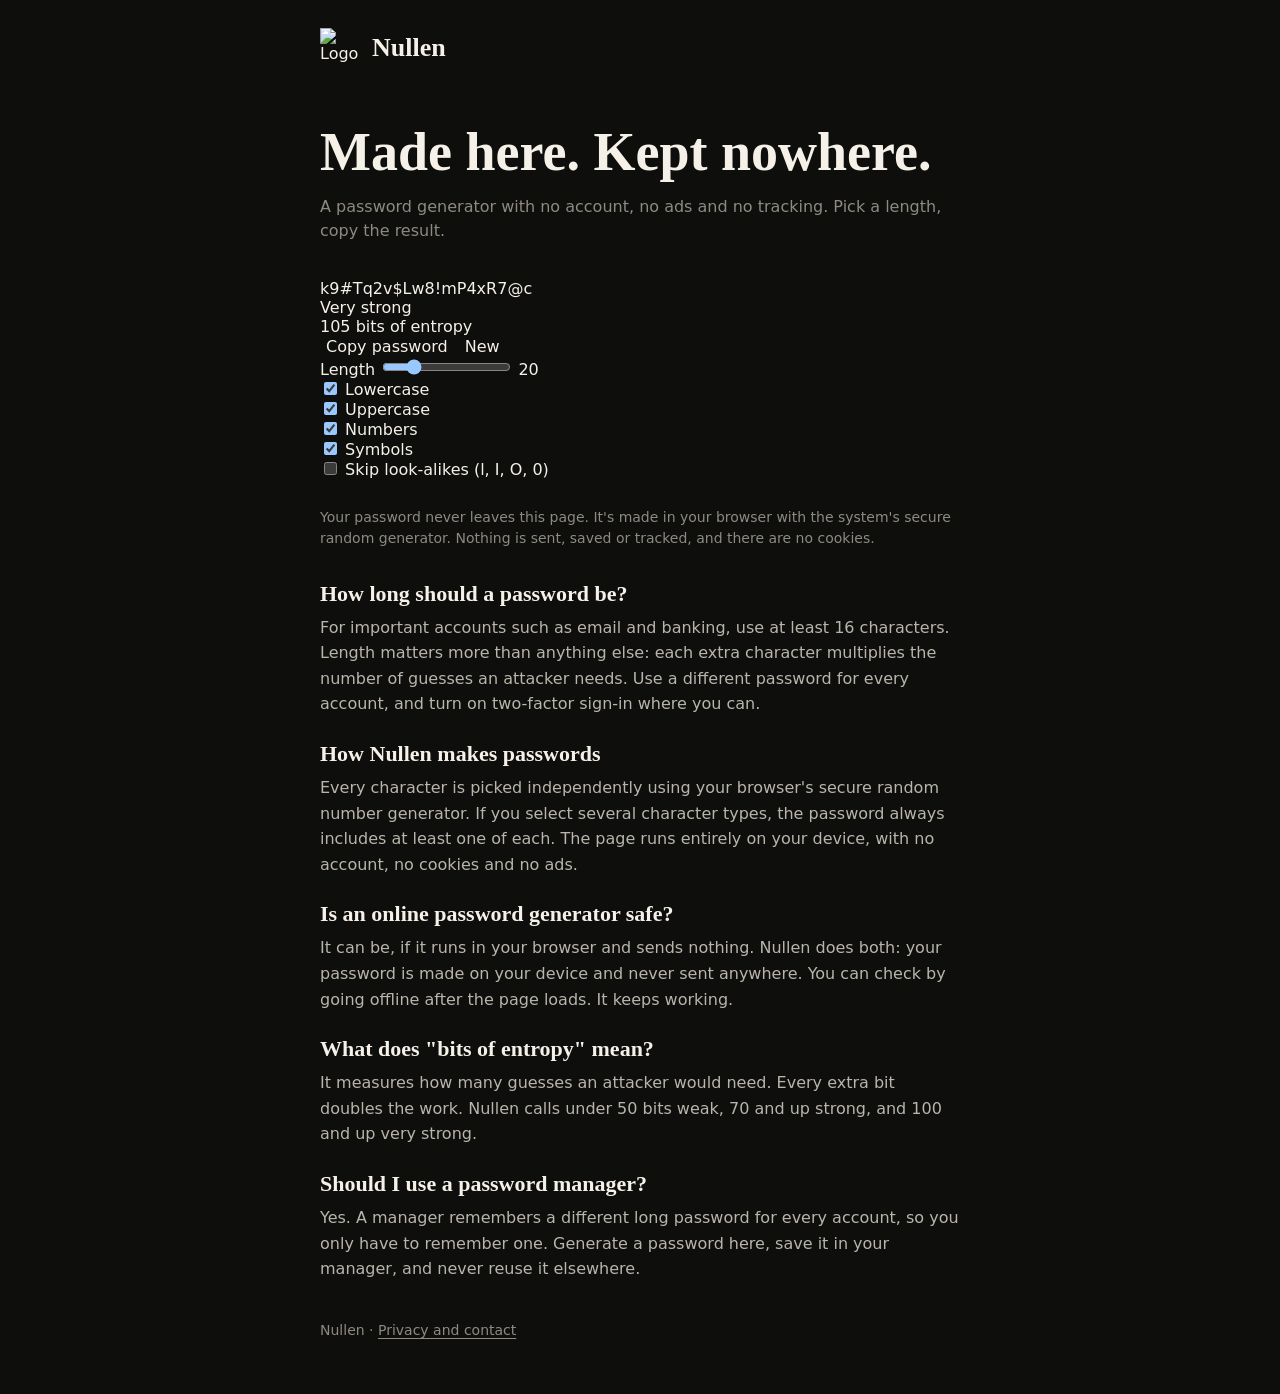
==== commit c27a7d8b: "Add privacy page from preview screenshot" ====
--- a/index.html
+++ b/index.html
@@ -184,7 +184,7 @@
       </div>
     </main>
     <footer>
-      <span>Nullen · Privacy and contact</span>
+      <span>Nullen · <a href="/pages/privacy.html">Privacy and contact</a></span>
     </footer>
 
     <script src="/assets/javascript/index.js"></script>
--- a/assets/css/style.css
+++ b/assets/css/style.css
@@ -202,6 +202,22 @@
     line-height: normal;
 }
 
+footer a {
+    color: inherit;
+    text-decoration: underline;
+    text-underline-offset: 3px;
+}
+
+footer a:hover {
+    color: var(--secondray-text);
+}
+
+footer a:focus-visible {
+    outline: 2px solid var(--main-text);
+    outline-offset: 3px;
+    border-radius: 2px;
+}
+
 @media (max-width: 480px) {
     header {
         padding-bottom: 40px;
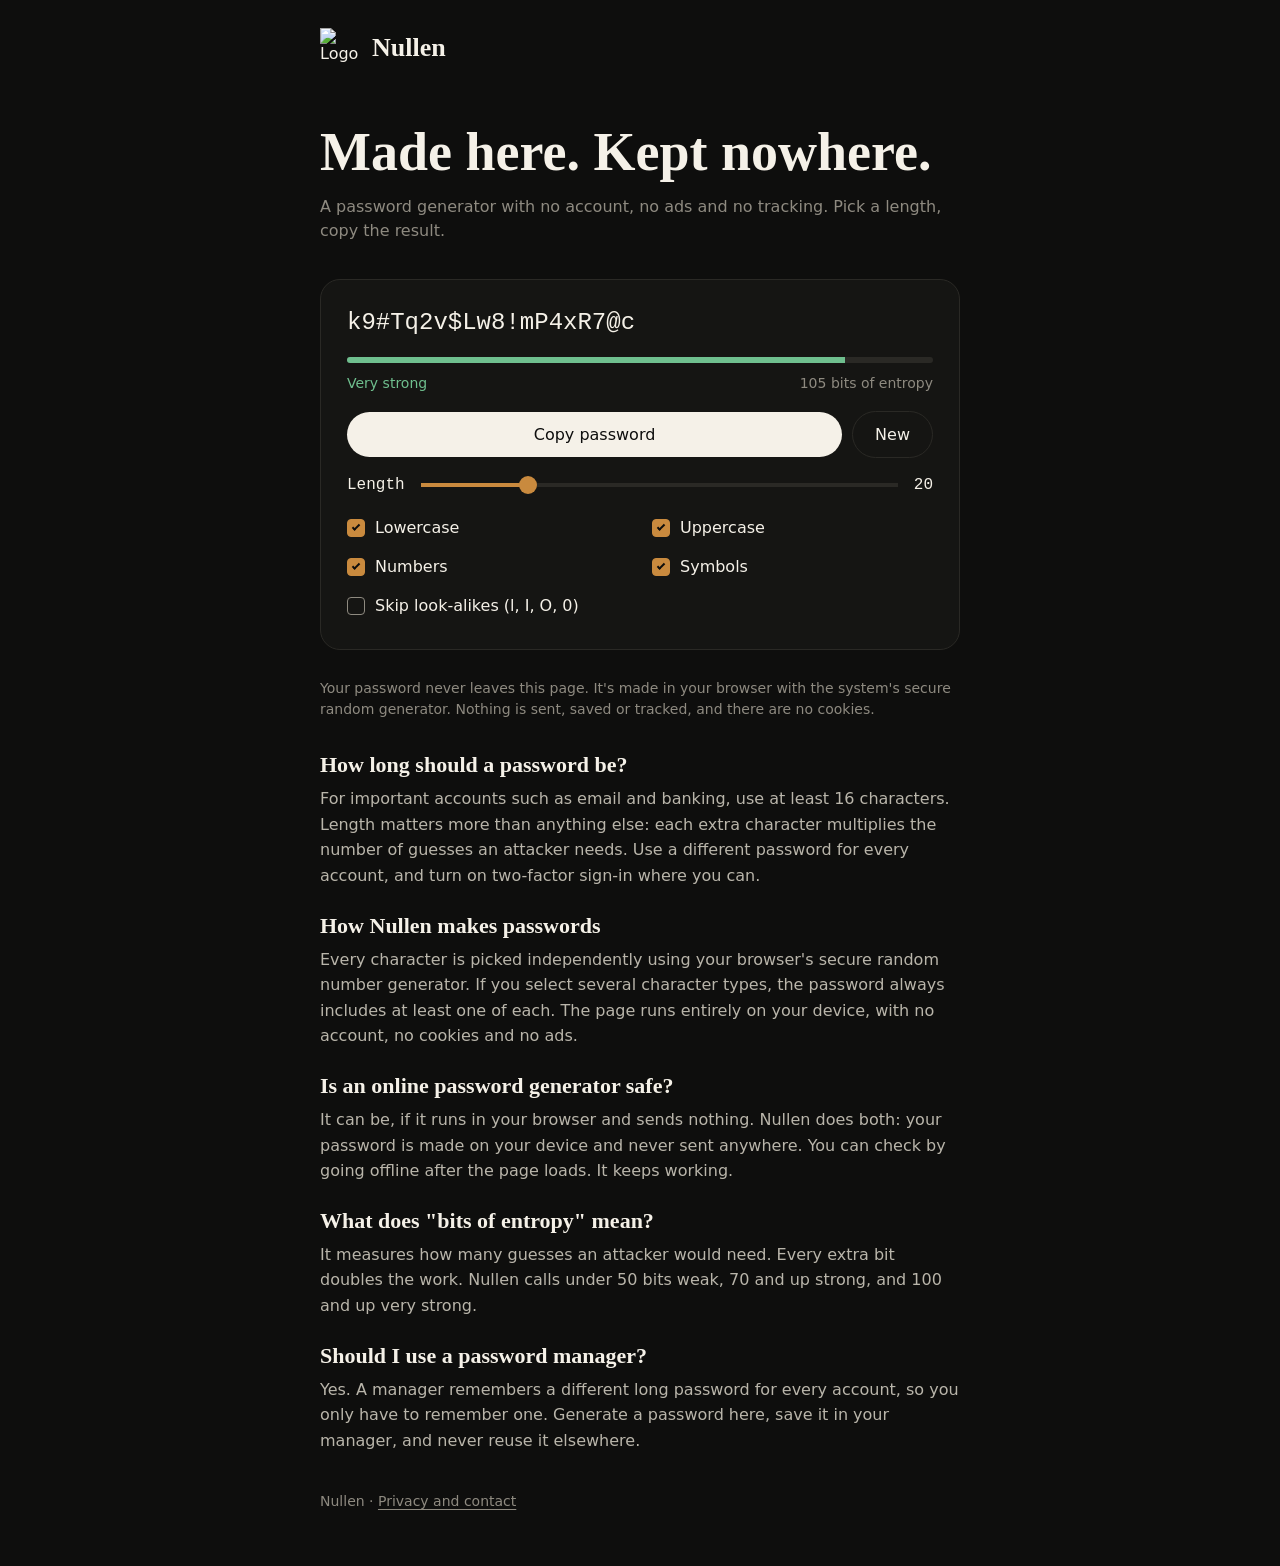
==== commit bbc73083: "docs: update privacy links to use root path Update internal links in index.html and pages/privacy.ht" ====
--- a/index.html
+++ b/index.html
@@ -184,7 +184,7 @@
       </div>
     </main>
     <footer>
-      <span>Nullen · <a href="/pages/privacy.html">Privacy and contact</a></span>
+      <span>Nullen · <a href="/privacy.html">Privacy and contact</a></span>
     </footer>
 
     <script src="/assets/javascript/index.js"></script>
--- a/assets/css/index.css
+++ b/assets/css/index.css
@@ -0,0 +1,340 @@
+/* ============================================================
+   index.css — Styles for the password generator (index.html)
+   Loaded after style.css. Uses theme variables defined there.
+   ============================================================ */
+
+#card {
+    display: flex;
+    padding: 26px;
+    flex-direction: column;
+    align-items: flex-start;
+    align-self: stretch;
+    border-radius: 20px;
+    border: 1px solid var(--border-color);
+    background-color: var(--card-background-color);
+}
+
+#password-row {
+    display: flex;
+    flex-direction: column;
+    align-items: flex-start;
+    align-self: stretch;
+}
+
+#password-row span {
+    align-self: stretch;
+    color: var(--main-text);
+    font-family: var(--password-font);
+    font-size: clamp(18px, 4.6vw, 24px);
+    overflow-wrap: anywhere;
+    font-style: normal;
+    font-weight: 500;
+    line-height: 140%;
+    overflow-wrap: break-word;
+    word-break: break-all;
+}
+
+#strength-row {
+    display: flex;
+    padding-top: 18px;
+    flex-direction: column;
+    align-items: flex-start;
+    align-self: stretch;
+}
+
+#strength-tracker {
+    display: flex;
+    height: 6px;
+    overflow: hidden;
+    align-items: center;
+    align-self: stretch;
+    border-radius: 3px;
+    background-color: #2A2925;
+}
+
+#strength-bar {
+    display: block;
+    width: 85%;
+    height: 6px;
+    background-color: #6FBF8E;
+}
+
+#info-row {
+    display: flex;
+    padding-top: 12px;
+    flex-direction: column;
+    align-items: flex-start;
+    align-self: stretch;
+}
+
+#meta {
+    display: flex;
+    justify-content: space-between;
+    align-items: center;
+    align-self: stretch;
+}
+
+#strength-info {
+    color: #6FBF8E;
+    font-family: var(--secondray-font);
+    font-size: 14px;
+    font-style: normal;
+    font-weight: 400;
+    line-height: normal;
+}
+
+#strength-bits {
+    color: #8E8A80;
+    font-family: var(--secondray-font);
+    font-size: 14px;
+    font-style: normal;
+    font-weight: 400;
+    line-height: normal;
+}
+
+#buttons-row {
+    display: flex;
+    padding-top: 20px;
+    flex-direction: column;
+    align-items: flex-start;
+    align-self: stretch;
+}
+
+#buttons {
+    display: flex;
+    align-items: center;
+    gap: 10px;
+    align-self: stretch;
+}
+
+#button-copy {
+    display: flex;
+    padding: 13px 22px;
+    justify-content: center;
+    align-items: center;
+    flex: 1 0 0;
+    border-radius: 999px;
+    background-color: var(--button-color);
+}
+
+#button-copy span {
+    color: var(--button-text-color);
+    font-family: var(--secondray-font);
+    font-size: 16px;
+    font-style: normal;
+    font-weight: 500;
+    line-height: normal;
+}
+
+#button-new {
+    display: flex;
+    padding: 13px 22px;
+    justify-content: center;
+    align-items: center;
+    border-radius: 999px;
+    border: 1px solid var(--border-color);
+}
+
+#button-new span {
+    color: #F5F1E8;
+    font-family: var(--secondray-font);
+    font-size: 16px;
+    font-style: normal;
+    font-weight: 500;
+    line-height: normal;
+}
+
+#length-row {
+    display: flex;
+    padding-top: 18px;
+    flex-direction: column;
+    align-items: flex-start;
+    align-self: stretch;
+}
+
+#length-selector {
+    display: flex;
+    align-items: center;
+    gap: 16px;
+    align-self: stretch;
+}
+
+#length-selector label {
+    color: var(--main-text);
+    font-family: var(--password-font);
+    font-size: 16px;
+    font-style: normal;
+    font-weight: 400;
+    line-height: normal;
+}
+
+#length-chooser {
+    -webkit-appearance: none;
+    appearance: none;
+    flex: 1;
+    min-width: 0;
+    height: 18px;
+    margin: 0;
+    background: transparent;
+    cursor: pointer;
+}
+
+/* Chrome, Safari, Edge. JS sets --fill (0-100%) */
+#length-chooser::-webkit-slider-runnable-track {
+    height: 18px;
+    border-radius: 2px;
+    background: linear-gradient(to right, var(--theme-color) 0 var(--fill, 21%), var(--border-color) var(--fill, 21%) 100%) center / 100% 4px no-repeat;
+}
+
+#length-chooser::-webkit-slider-thumb {
+    -webkit-appearance: none;
+    appearance: none;
+    width: 18px;
+    height: 18px;
+    margin-top: 0;
+    border: 0;
+    border-radius: 50%;
+    background: var(--theme-color);
+}
+
+/* Firefox (separate rules) */
+#length-chooser::-moz-range-track {
+    height: 4px;
+    border-radius: 2px;
+    background: var(--border-color);
+}
+
+#length-chooser::-moz-range-progress {
+    height: 4px;
+    border-radius: 2px;
+    background: var(--theme-color);
+}
+
+#length-chooser::-moz-range-thumb {
+    width: 18px;
+    height: 18px;
+    border: 0;
+    border-radius: 50%;
+    background: var(--theme-color);
+}
+
+#length-chooser:focus-visible {
+    outline: 2px solid var(--main-text);
+    outline-offset: 4px;
+}
+
+#password-length {
+    color: #F5F1E8;
+    font-family: var(--password-font);
+    font-size: 16px;
+    font-style: normal;
+    font-weight: 500;
+    line-height: normal;
+}
+
+#settings-row {
+    display: flex;
+    padding-top: 16px;
+    flex-direction: column;
+    align-items: flex-start;
+    align-self: stretch;
+}
+
+#options {
+    display: flex;
+    flex-direction: column;
+    align-items: flex-start;
+    gap: 4px;
+    align-self: stretch;
+}
+
+.options-row {
+    display: flex;
+    align-items: center;
+    gap: 24px;
+    align-self: stretch;
+}
+
+.option {
+    display: flex;
+    padding: 8px 0;
+    align-items: center;
+    gap: 10px;
+    flex: 1 0 0;
+}
+
+.personlization {
+    -webkit-appearance: none;
+    appearance: none;
+    flex: none;
+    display: grid;
+    place-items: center;
+    width: 18px;
+    height: 18px;
+    margin: 0;
+    border: 1.5px solid var(--small-text);
+    border-radius: 4px;
+    background: transparent;
+    cursor: pointer;
+}
+
+.personlization:checked {
+    background: var(--theme-color);
+    border-color: var(--theme-color);
+}
+
+.personlization::after {
+    content: "";
+    width: 4px;
+    height: 8px;
+    border: solid var(--button-text-color);
+    border-width: 0 2px 2px 0;
+    transform: rotate(45deg) translate(-1px, -1px);
+    opacity: 0;
+}
+
+.personlization:checked::after {
+    opacity: 1;
+}
+
+.personlization:focus-visible {
+    outline: 2px solid var(--main-text);
+    outline-offset: 3px;
+}
+
+.option label {
+    cursor: pointer;
+    color: var(--main-text);
+    font-family: var(--secondray-font);
+    font-size: 16px;
+    font-style: normal;
+    font-weight: 400;
+    line-height: normal;
+}
+
+button:hover {
+    opacity: 0.9;
+}
+
+#button-new:hover {
+    border-color: var(--small-text);
+    opacity: 1;
+}
+
+button:focus-visible {
+    outline: 2px solid var(--main-text);
+    outline-offset: 3px;
+}
+
+@media (max-width: 480px) {
+    #card {
+        padding: 20px;
+    }
+
+    .options-row {
+        flex-direction: column;
+        align-items: stretch;
+        gap: 0;
+    }
+}
+
